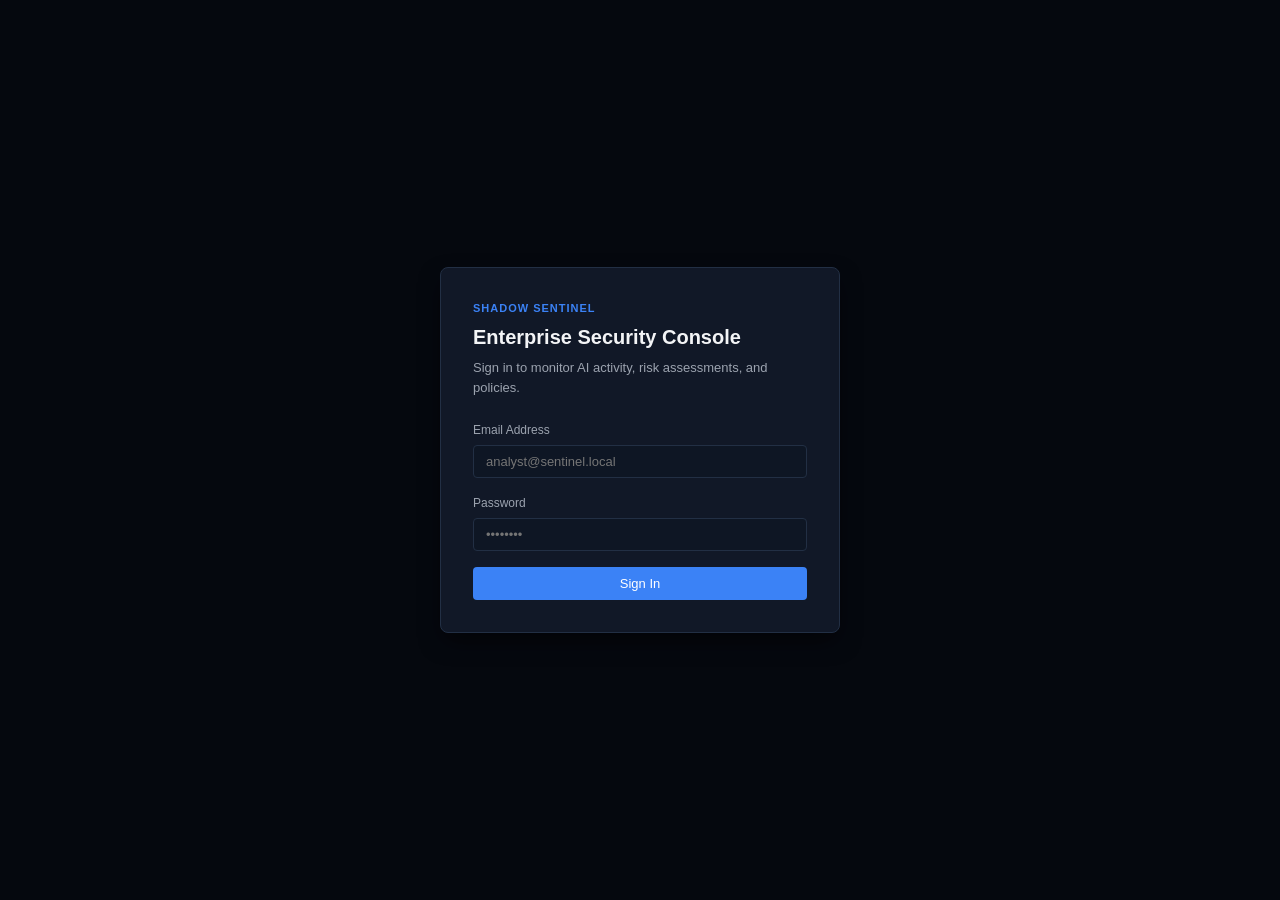
==== backend/src/main/resources/static/index.html @ bd82a358 "completed static dashboard" ====
<!DOCTYPE html>
<html lang="en">
<head>
  <meta charset="UTF-8">
  <meta name="viewport" content="width=device-width, initial-scale=1.0">
  <title>Shadow Sentinel - AI Security Dashboard</title>
  <link rel="stylesheet" href="style.css">
</head>
<body>

  <!-- Auth Modal -->
  <div id="login-modal" class="modal-overlay">
    <div class="modal-card">
      <div class="modal-header">
        <div class="brand-badge">SHADOW SENTINEL</div>
        <h2>Enterprise Security Console</h2>
        <p class="subtitle">Sign in to monitor AI activity, risk assessments, and policies.</p>
      </div>
      <form id="login-form">
        <div class="form-group">
          <label for="login-email">Email Address</label>
          <input type="email" id="login-email" required placeholder="analyst@sentinel.local" autocomplete="username">
        </div>
        <div class="form-group">
          <label for="login-password">Password</label>
          <input type="password" id="login-password" required placeholder="••••••••" autocomplete="current-password">
        </div>
        <div id="login-error" class="error-msg hidden"></div>
        <button type="submit" id="login-btn" class="btn btn-primary btn-block">Sign In</button>
      </form>
    </div>
  </div>

  <!-- Main App Shell -->
  <div id="app-shell" class="app-layout hidden">
    <!-- Header -->
    <header class="top-nav">
      <div class="nav-brand">
        <div class="brand-icon">&#x1F6E1;</div>
        <div class="brand-text">
          <span class="brand-title">Shadow Sentinel</span>
          <span class="brand-subtitle">AI Observability & Risk Engine</span>
        </div>
      </div>
      <div class="nav-user">
        <span id="user-role-badge" class="badge">USER</span>
        <span id="user-email-display" class="user-email">user@sentinel.local</span>
        <button id="logout-btn" class="btn btn-secondary btn-sm">Sign Out</button>
      </div>
    </header>

    <!-- Sub-header Tabs -->
    <div class="tab-bar">
      <button class="tab-btn active" data-tab="overview">Overview</button>
      <button class="tab-btn" data-tab="activities">Activities</button>
      <button class="tab-btn" data-tab="alerts">
        Alerts <span id="nav-alert-count" class="badge-count hidden">0</span>
      </button>
      <button class="tab-btn" id="tab-policies-btn" data-tab="policies">Policies</button>
    </div>

    <!-- Main Container -->
    <main class="main-content">

      <!-- Tab 1: Overview -->
      <section id="tab-overview" class="tab-pane active">
        <div class="stats-grid">
          <div class="stat-card">
            <div class="stat-title">Total Activities</div>
            <div class="stat-value" id="stat-total-activities">0</div>
            <div class="stat-desc">Telemetry activities recorded</div>
          </div>
          <div class="stat-card">
            <div class="stat-title">AI Engagements</div>
            <div class="stat-value text-accent" id="stat-ai-activities">0</div>
            <div class="stat-desc">Pages with AI interaction / generation</div>
          </div>
          <div class="stat-card">
            <div class="stat-title">High / Critical Risks</div>
            <div class="stat-value text-danger" id="stat-high-risks">0</div>
            <div class="stat-desc">Activities requiring review</div>
          </div>
          <div class="stat-card">
            <div class="stat-title">Active Alerts</div>
            <div class="stat-value text-warning" id="stat-active-alerts">0</div>
            <div class="stat-desc">Unresolved security alerts</div>
          </div>
        </div>

        <div class="charts-grid">
          <!-- Class Label Distribution Chart -->
          <div class="chart-card">
            <div class="chart-header">
              <h3>Classification Distribution</h3>
              <span class="chart-tag">ML Inference</span>
            </div>
            <div class="bar-chart-container" id="chart-class-distribution">
              <div class="chart-empty">Loading classification telemetry...</div>
            </div>
          </div>

          <!-- Risk Level Distribution Chart -->
          <div class="chart-card">
            <div class="chart-header">
              <h3>Risk Level Breakdown</h3>
              <span class="chart-tag">Rule-Based Engine</span>
            </div>
            <div class="bar-chart-container" id="chart-risk-distribution">
              <div class="chart-empty">Loading risk assessments...</div>
            </div>
          </div>
        </div>
      </section>

      <!-- Tab 2: Activities -->
      <section id="tab-activities" class="tab-pane">
        <div class="section-toolbar">
          <h2>Browser Activities</h2>
          <button id="refresh-activities-btn" class="btn btn-secondary btn-sm">Refresh</button>
        </div>
        <div class="table-container">
          <table class="data-table" id="activities-table">
            <thead>
              <tr>
                <th>Domain</th>
                <th>Page Title</th>
                <th>Captured At</th>
                <th>Classification</th>
                <th>Confidence</th>
                <th>Risk Level</th>
                <th>Action</th>
              </tr>
            </thead>
            <tbody id="activities-table-body">
              <tr><td colspan="7" class="text-center">Loading browser activities...</td></tr>
            </tbody>
          </table>
        </div>
      </section>

      <!-- Tab 3: Alerts -->
      <section id="tab-alerts" class="tab-pane">
        <div class="section-toolbar">
          <h2>Incident Alerts</h2>
          <div class="toolbar-actions">
            <select id="filter-alert-status" class="form-select">
              <option value="">All Statuses</option>
              <option value="NEW">New</option>
              <option value="ACKNOWLEDGED">Acknowledged</option>
              <option value="RESOLVED">Resolved</option>
            </select>
            <select id="filter-alert-severity" class="form-select">
              <option value="">All Severities</option>
              <option value="CRITICAL">Critical</option>
              <option value="HIGH">High</option>
              <option value="MEDIUM">Medium</option>
              <option value="LOW">Low</option>
            </select>
            <button id="refresh-alerts-btn" class="btn btn-secondary btn-sm">Filter</button>
          </div>
        </div>
        <div class="alerts-list" id="alerts-list-container">
          <div class="chart-empty">Loading alerts...</div>
        </div>
      </section>

      <!-- Tab 4: Policies (ADMIN) -->
      <section id="tab-policies" class="tab-pane">
        <div id="policy-non-admin-msg" class="callout callout-warning hidden">
          <strong>Access Restricted:</strong> Policy configuration is restricted to users with the ADMIN role.
        </div>

        <div id="policy-admin-content">
          <div class="policy-layout">
            <!-- Left: Rule List -->
            <div class="policy-list-column">
              <div class="section-toolbar">
                <h2 id="policy-name-header">Corporate AI Policies</h2>
                <button id="refresh-policies-btn" class="btn btn-secondary btn-sm">Refresh</button>
              </div>
              <div id="policies-container">
                <div class="chart-empty">Loading active corporate policies...</div>
              </div>
            </div>

            <!-- Right: Add Rule Form -->
            <div class="policy-form-column">
              <div class="panel-card">
                <h3>Add Policy Rule</h3>
                <p class="panel-desc">Configure automated guardrails and risk weights for detected behavior.</p>

                <form id="add-rule-form">
                  <div class="form-group">
                    <label for="rule-key">Rule Key *</label>
                    <input type="text" id="rule-key" required placeholder="RULE_CODE_UPLOAD">
                  </div>
                  <div class="form-group">
                    <label for="rule-description">Description *</label>
                    <input type="text" id="rule-description" required placeholder="User submitted source code to AI service">
                  </div>
                  <div class="form-row">
                    <div class="form-group col-half">
                      <label for="rule-severity">Severity *</label>
                      <select id="rule-severity" required>
                        <option value="LOW">Low</option>
                        <option value="MEDIUM">Medium</option>
                        <option value="HIGH" selected>High</option>
                        <option value="CRITICAL">Critical</option>
                      </select>
                    </div>
                    <div class="form-group col-half">
                      <label for="rule-weight">Score Weight (0-40) *</label>
                      <input type="number" id="rule-weight" required min="0" max="40" value="20">
                    </div>
                  </div>
                  <div class="form-row">
                    <div class="form-group col-half">
                      <label for="rule-label">Applies to Label</label>
                      <select id="rule-label">
                        <option value="">Any Label (Wildcard)</option>
                        <option value="NON_AI">NON_AI</option>
                        <option value="AI_CAPABLE_PAGE">AI_CAPABLE_PAGE</option>
                        <option value="AI_INTERACTION">AI_INTERACTION</option>
                        <option value="AI_GENERATION">AI_GENERATION</option>
                      </select>
                    </div>
                    <div class="form-group col-half">
                      <label for="rule-domain">Domain Pattern (Glob)</label>
                      <input type="text" id="rule-domain" placeholder="*openai.com*">
                    </div>
                  </div>
                  <div class="form-row">
                    <div class="form-group col-half">
                      <label for="rule-clicks">Min Generate Clicks</label>
                      <input type="number" id="rule-clicks" min="1" placeholder="e.g. 5">
                    </div>
                    <div class="form-group col-half">
                      <label for="rule-file-upload">Requires File Upload</label>
                      <select id="rule-file-upload">
                        <option value="">Ignore</option>
                        <option value="true">Must be present</option>
                        <option value="false">Must not be present</option>
                      </select>
                    </div>
                  </div>
                  <div class="form-group">
                    <label for="rule-paste">Requires Paste Event</label>
                    <select id="rule-paste">
                      <option value="">Ignore</option>
                      <option value="true">Must have paste event</option>
                      <option value="false">Must not have paste event</option>
                    </select>
                  </div>
                  <div id="rule-form-feedback" class="form-feedback hidden"></div>
                  <button type="submit" id="save-rule-btn" class="btn btn-primary btn-block">Save Rule to Policy</button>
                </form>
              </div>
            </div>
          </div>
        </div>
      </section>

    </main>
  </div>

  <!-- Activity Detail Side Panel (Slide-Over Drawer) -->
  <div id="activity-drawer" class="drawer-overlay hidden">
    <div class="drawer-card">
      <div class="drawer-header">
        <div>
          <h3 id="drawer-domain">Activity Detail</h3>
          <span id="drawer-activity-id" class="text-muted text-sm"></span>
        </div>
        <button id="drawer-close-btn" class="btn-close">&times;</button>
      </div>

      <div class="drawer-body">
        <!-- Risk Assessment Box -->
        <div class="drawer-section">
          <h4>Risk Assessment</h4>
          <div class="risk-overview-box">
            <div class="risk-score-display">
              <span class="score-label">Risk Score</span>
              <span id="drawer-risk-score" class="score-number">0</span>
            </div>
            <div class="risk-level-badge-container">
              <span id="drawer-risk-level" class="badge">LOW</span>
            </div>
          </div>
          <div class="detail-row">
            <span class="detail-key">Matched Rules:</span>
            <span id="drawer-matched-rules" class="detail-val">None</span>
          </div>
          <div class="reasoning-box">
            <span class="reasoning-title">Explainability Summary:</span>
            <p id="drawer-reasoning" class="reasoning-text">No assessment available.</p>
          </div>
        </div>

        <!-- Telemetry Evidence: 18 Features -->
        <div class="drawer-section">
          <h4>Captured Telemetry Evidence (18 Features)</h4>

          <div class="evidence-group-title">Metadata Signals (6)</div>
          <div class="evidence-grid">
            <div class="evidence-item"><span>Domain Length:</span> <strong id="ev-domainLength">-</strong></div>
            <div class="evidence-item"><span>Visit Count:</span> <strong id="ev-visitCount">-</strong></div>
            <div class="evidence-item"><span>Duration (s):</span> <strong id="ev-durationSeconds">-</strong></div>
            <div class="evidence-item"><span>Known AI Domain:</span> <strong id="ev-isKnownAiDomain">-</strong></div>
            <div class="evidence-item"><span>Hour of Day:</span> <strong id="ev-hourOfDay">-</strong></div>
            <div class="evidence-item"><span>Path Depth:</span> <strong id="ev-pathDepth">-</strong></div>
          </div>

          <div class="evidence-group-title">UI Signals (7)</div>
          <div class="evidence-grid">
            <div class="evidence-item"><span>Chat Interface:</span> <strong id="ev-chatInterfacePresent">-</strong></div>
            <div class="evidence-item"><span>Prompt Input:</span> <strong id="ev-promptInputPresent">-</strong></div>
            <div class="evidence-item"><span>Generate Control:</span> <strong id="ev-generateControlPresent">-</strong></div>
            <div class="evidence-item"><span>Regenerate Control:</span> <strong id="ev-regenerateControlPresent">-</strong></div>
            <div class="evidence-item"><span>AI Term Count:</span> <strong id="ev-aiTermCount">-</strong></div>
            <div class="evidence-item"><span>Streaming Output:</span> <strong id="ev-streamingOutputPresent">-</strong></div>
            <div class="evidence-item"><span>File Upload:</span> <strong id="ev-fileUploadPresent">-</strong></div>
          </div>

          <div class="evidence-group-title">Interaction Signals (5)</div>
          <div class="evidence-grid">
            <div class="evidence-item"><span>Prompt Submits:</span> <strong id="ev-promptSubmitCount">-</strong></div>
            <div class="evidence-item"><span>Generate Clicks:</span> <strong id="ev-generateClickCount">-</strong></div>
            <div class="evidence-item"><span>Paste Events:</span> <strong id="ev-pasteEventCount">-</strong></div>
            <div class="evidence-item"><span>Copy from Response:</span> <strong id="ev-copyFromResponseCount">-</strong></div>
            <div class="evidence-item"><span>Typed Char Bucket:</span> <strong id="ev-typedCharCountBucket">-</strong></div>
          </div>
        </div>
      </div>
    </div>
  </div>

  <script src="app.js"></script>
</body>
</html>
---- backend/src/main/resources/static/style.css ----
/* Shadow Sentinel - Dark Restrained Stylesheet */
:root {
  --bg-app: #0a0e17;
  --bg-surface: #111827;
  --bg-surface-alt: #162032;
  --bg-card: #141d2d;
  --bg-input: #0e1624;
  --border-color: #222f44;
  --border-focus: #3b82f6;

  --text-primary: #f3f4f6;
  --text-secondary: #9ca3af;
  --text-muted: #64748b;

  --accent: #3b82f6;
  --accent-hover: #2563eb;

  --severity-low: #10b981;
  --severity-medium: #f59e0b;
  --severity-high: #f97316;
  --severity-critical: #ef4444;

  --label-non-ai: #64748b;
  --label-capable: #0284c7;
  --label-interaction: #8b5cf6;
  --label-generation: #ec4899;

  --radius-sm: 4px;
  --radius-md: 6px;
  --radius-lg: 8px;
}

* {
  box-sizing: border-box;
  margin: 0;
  padding: 0;
}

body {
  font-family: -apple-system, BlinkMacSystemFont, "Segoe UI", Roboto, "Helvetica Neue", Arial, sans-serif;
  background-color: var(--bg-app);
  color: var(--text-primary);
  line-height: 1.5;
  font-size: 14px;
  -webkit-font-smoothing: antialiased;
}

/* Utilities */
.hidden { display: none !important; }
.text-center { text-align: center; }
.text-muted { color: var(--text-muted); }
.text-sm { font-size: 12px; }
.text-accent { color: var(--accent); }
.text-warning { color: var(--severity-medium); }
.text-danger { color: var(--severity-critical); }

/* Buttons */
.btn {
  display: inline-flex;
  align-items: center;
  justify-content: center;
  padding: 8px 14px;
  font-size: 13px;
  font-weight: 500;
  border-radius: var(--radius-sm);
  border: 1px solid transparent;
  cursor: pointer;
  transition: background-color 0.15s ease, border-color 0.15s ease;
  user-select: none;
}

.btn-primary {
  background-color: var(--accent);
  color: #ffffff;
}
.btn-primary:hover {
  background-color: var(--accent-hover);
}

.btn-secondary {
  background-color: var(--bg-surface-alt);
  color: var(--text-primary);
  border-color: var(--border-color);
}
.btn-secondary:hover {
  background-color: #1f2d47;
  border-color: #384966;
}

.btn-sm {
  padding: 4px 10px;
  font-size: 12px;
}

.btn-block {
  width: 100%;
}

.btn-close {
  background: transparent;
  border: none;
  color: var(--text-secondary);
  font-size: 24px;
  cursor: pointer;
  line-height: 1;
}
.btn-close:hover {
  color: var(--text-primary);
}

/* Badges */
.badge {
  display: inline-block;
  padding: 2px 8px;
  border-radius: 9999px;
  font-size: 11px;
  font-weight: 600;
  text-transform: uppercase;
  letter-spacing: 0.5px;
  background-color: var(--bg-surface-alt);
  border: 1px solid var(--border-color);
  color: var(--text-secondary);
}

.badge-count {
  display: inline-block;
  background-color: var(--severity-critical);
  color: #fff;
  border-radius: 9999px;
  padding: 1px 6px;
  font-size: 10px;
  font-weight: 700;
  margin-left: 4px;
}

.badge-low { background-color: rgba(16, 185, 129, 0.15); color: var(--severity-low); border-color: rgba(16, 185, 129, 0.4); }
.badge-medium { background-color: rgba(245, 158, 11, 0.15); color: var(--severity-medium); border-color: rgba(245, 158, 11, 0.4); }
.badge-high { background-color: rgba(249, 115, 22, 0.15); color: var(--severity-high); border-color: rgba(249, 115, 22, 0.4); }
.badge-critical { background-color: rgba(239, 68, 68, 0.15); color: var(--severity-critical); border-color: rgba(239, 68, 68, 0.4); }

.badge-non-ai { background-color: rgba(100, 116, 139, 0.15); color: var(--label-non-ai); border-color: rgba(100, 116, 139, 0.4); }
.badge-ai-capable { background-color: rgba(2, 132, 199, 0.15); color: var(--label-capable); border-color: rgba(2, 132, 199, 0.4); }
.badge-ai-interaction { background-color: rgba(139, 92, 246, 0.15); color: var(--label-interaction); border-color: rgba(139, 92, 246, 0.4); }
.badge-ai-generation { background-color: rgba(236, 72, 153, 0.15); color: var(--label-generation); border-color: rgba(236, 72, 153, 0.4); }

/* Modal (Login) */
.modal-overlay {
  position: fixed;
  inset: 0;
  background-color: rgba(5, 8, 14, 0.85);
  display: flex;
  align-items: center;
  justify-content: center;
  z-index: 1000;
  padding: 16px;
}

.modal-card {
  background-color: var(--bg-surface);
  border: 1px solid var(--border-color);
  border-radius: var(--radius-lg);
  padding: 32px;
  width: 100%;
  max-width: 400px;
  box-shadow: 0 10px 25px -5px rgba(0, 0, 0, 0.6);
}

.modal-header {
  margin-bottom: 24px;
}
.brand-badge {
  font-size: 11px;
  font-weight: 700;
  color: var(--accent);
  letter-spacing: 1px;
  margin-bottom: 6px;
}
.modal-header h2 {
  font-size: 20px;
  font-weight: 600;
  color: var(--text-primary);
  margin-bottom: 6px;
}
.modal-header .subtitle {
  color: var(--text-secondary);
  font-size: 13px;
}

/* Forms */
.form-group {
  margin-bottom: 16px;
}
.form-group label {
  display: block;
  font-size: 12px;
  font-weight: 500;
  color: var(--text-secondary);
  margin-bottom: 6px;
}
.form-group input,
.form-group select {
  width: 100%;
  padding: 8px 12px;
  background-color: var(--bg-input);
  border: 1px solid var(--border-color);
  border-radius: var(--radius-sm);
  color: var(--text-primary);
  font-size: 13px;
  outline: none;
  transition: border-color 0.15s ease;
}
.form-group input:focus,
.form-group select:focus {
  border-color: var(--border-focus);
}
.form-row {
  display: flex;
  gap: 12px;
}
.col-half {
  flex: 1;
}

.error-msg {
  color: var(--severity-critical);
  font-size: 12px;
  margin-bottom: 12px;
  padding: 8px 12px;
  background-color: rgba(239, 68, 68, 0.1);
  border-radius: var(--radius-sm);
  border: 1px solid rgba(239, 68, 68, 0.25);
}

.form-feedback {
  font-size: 12px;
  padding: 8px 12px;
  border-radius: var(--radius-sm);
  margin-bottom: 12px;
}
.form-feedback.success {
  background-color: rgba(16, 185, 129, 0.1);
  color: var(--severity-low);
  border: 1px solid rgba(16, 185, 129, 0.3);
}
.form-feedback.error {
  background-color: rgba(239, 68, 68, 0.1);
  color: var(--severity-critical);
  border: 1px solid rgba(239, 68, 68, 0.3);
}

/* Top Nav */
.top-nav {
  display: flex;
  align-items: center;
  justify-content: space-between;
  padding: 12px 24px;
  background-color: var(--bg-surface);
  border-bottom: 1px solid var(--border-color);
}

.nav-brand {
  display: flex;
  align-items: center;
  gap: 12px;
}
.brand-icon {
  font-size: 22px;
}
.brand-text {
  display: flex;
  flex-direction: column;
}
.brand-title {
  font-size: 15px;
  font-weight: 700;
  color: var(--text-primary);
  letter-spacing: 0.3px;
}
.brand-subtitle {
  font-size: 11px;
  color: var(--text-secondary);
}

.nav-user {
  display: flex;
  align-items: center;
  gap: 12px;
}
.user-email {
  font-size: 13px;
  color: var(--text-secondary);
}

/* Tabs */
.tab-bar {
  display: flex;
  gap: 4px;
  padding: 0 24px;
  background-color: var(--bg-surface);
  border-bottom: 1px solid var(--border-color);
}

.tab-btn {
  background: transparent;
  border: none;
  padding: 12px 16px;
  font-size: 13px;
  font-weight: 500;
  color: var(--text-secondary);
  cursor: pointer;
  border-bottom: 2px solid transparent;
  transition: all 0.15s ease;
  display: flex;
  align-items: center;
}
.tab-btn:hover {
  color: var(--text-primary);
}
.tab-btn.active {
  color: var(--accent);
  border-bottom-color: var(--accent);
}

/* Main Content */
.main-content {
  padding: 24px;
  max-width: 1400px;
  margin: 0 auto;
}

.tab-pane {
  display: none;
}
.tab-pane.active {
  display: block;
}

/* Stats Grid */
.stats-grid {
  display: grid;
  grid-template-columns: repeat(auto-fit, minmax(220px, 1fr));
  gap: 16px;
  margin-bottom: 24px;
}

.stat-card {
  background-color: var(--bg-card);
  border: 1px solid var(--border-color);
  border-radius: var(--radius-md);
  padding: 20px;
}
.stat-title {
  font-size: 12px;
  font-weight: 600;
  color: var(--text-secondary);
  text-transform: uppercase;
  letter-spacing: 0.5px;
  margin-bottom: 8px;
}
.stat-value {
  font-size: 28px;
  font-weight: 700;
  line-height: 1;
  margin-bottom: 6px;
}
.stat-desc {
  font-size: 12px;
  color: var(--text-muted);
}

/* Charts Grid */
.charts-grid {
  display: grid;
  grid-template-columns: repeat(auto-fit, minmax(400px, 1fr));
  gap: 20px;
}

.chart-card {
  background-color: var(--bg-card);
  border: 1px solid var(--border-color);
  border-radius: var(--radius-md);
  padding: 20px;
}
.chart-header {
  display: flex;
  justify-content: space-between;
  align-items: center;
  margin-bottom: 16px;
  border-bottom: 1px solid var(--border-color);
  padding-bottom: 10px;
}
.chart-header h3 {
  font-size: 14px;
  font-weight: 600;
}
.chart-tag {
  font-size: 11px;
  color: var(--text-muted);
  background-color: var(--bg-surface-alt);
  padding: 2px 6px;
  border-radius: var(--radius-sm);
}

/* CSS Horizontal Bar Chart */
.bar-chart-container {
  display: flex;
  flex-direction: column;
  gap: 12px;
}

.chart-bar-row {
  display: flex;
  flex-direction: column;
  gap: 4px;
}

.chart-bar-meta {
  display: flex;
  justify-content: space-between;
  font-size: 12px;
}
.chart-bar-label {
  font-weight: 500;
  color: var(--text-secondary);
}
.chart-bar-val {
  font-weight: 600;
  color: var(--text-primary);
}

.chart-bar-track {
  width: 100%;
  height: 8px;
  background-color: var(--bg-input);
  border-radius: 4px;
  overflow: hidden;
}

.chart-bar-fill {
  height: 100%;
  border-radius: 4px;
  transition: width 0.4s ease;
}

.chart-empty {
  color: var(--text-muted);
  text-align: center;
  padding: 30px 0;
  font-size: 13px;
}

/* Tables */
.section-toolbar {
  display: flex;
  justify-content: space-between;
  align-items: center;
  margin-bottom: 16px;
}
.section-toolbar h2 {
  font-size: 18px;
  font-weight: 600;
}
.toolbar-actions {
  display: flex;
  gap: 10px;
}
.form-select {
  background-color: var(--bg-input);
  border: 1px solid var(--border-color);
  border-radius: var(--radius-sm);
  color: var(--text-primary);
  padding: 4px 8px;
  font-size: 12px;
}

.table-container {
  background-color: var(--bg-card);
  border: 1px solid var(--border-color);
  border-radius: var(--radius-md);
  overflow-x: auto;
}

.data-table {
  width: 100%;
  border-collapse: collapse;
  text-align: left;
}

.data-table th {
  background-color: var(--bg-surface-alt);
  color: var(--text-secondary);
  font-size: 12px;
  font-weight: 600;
  text-transform: uppercase;
  letter-spacing: 0.5px;
  padding: 12px 16px;
  border-bottom: 1px solid var(--border-color);
}

.data-table td {
  padding: 12px 16px;
  border-bottom: 1px solid var(--border-color);
  font-size: 13px;
  color: var(--text-primary);
}

.data-table tr.clickable {
  cursor: pointer;
  transition: background-color 0.15s ease;
}
.data-table tr.clickable:hover {
  background-color: var(--bg-surface-alt);
}

/* Alerts List */
.alerts-list {
  display: flex;
  flex-direction: column;
  gap: 12px;
}

.alert-card {
  background-color: var(--bg-card);
  border: 1px solid var(--border-color);
  border-left: 4px solid var(--severity-high);
  border-radius: var(--radius-md);
  padding: 16px;
  display: flex;
  flex-direction: column;
  gap: 8px;
}
.alert-card.critical { border-left-color: var(--severity-critical); }
.alert-card.high { border-left-color: var(--severity-high); }
.alert-card.medium { border-left-color: var(--severity-medium); }
.alert-card.low { border-left-color: var(--severity-low); }

.alert-header {
  display: flex;
  justify-content: space-between;
  align-items: center;
}
.alert-badges {
  display: flex;
  gap: 8px;
  align-items: center;
}
.alert-time {
  font-size: 11px;
  color: var(--text-muted);
}
.alert-title {
  font-size: 14px;
  font-weight: 600;
}
.alert-message {
  font-size: 13px;
  color: var(--text-secondary);
}
.alert-footer {
  display: flex;
  justify-content: space-between;
  align-items: center;
  padding-top: 8px;
  border-top: 1px solid rgba(255, 255, 255, 0.05);
}
.alert-meta {
  font-size: 12px;
  color: var(--text-muted);
}
.alert-actions {
  display: flex;
  gap: 8px;
}

/* Policies */
.policy-layout {
  display: grid;
  grid-template-columns: 1fr 420px;
  gap: 24px;
}
@media (max-width: 960px) {
  .policy-layout { grid-template-columns: 1fr; }
}

.panel-card {
  background-color: var(--bg-card);
  border: 1px solid var(--border-color);
  border-radius: var(--radius-md);
  padding: 20px;
}
.panel-card h3 {
  font-size: 15px;
  font-weight: 600;
  margin-bottom: 4px;
}
.panel-desc {
  font-size: 12px;
  color: var(--text-secondary);
  margin-bottom: 16px;
}

.rule-item {
  background-color: var(--bg-surface-alt);
  border: 1px solid var(--border-color);
  border-radius: var(--radius-sm);
  padding: 14px;
  margin-bottom: 12px;
}
.rule-item-header {
  display: flex;
  justify-content: space-between;
  align-items: center;
  margin-bottom: 6px;
}
.rule-key {
  font-weight: 600;
  font-family: monospace;
  font-size: 13px;
  color: var(--text-primary);
}
.rule-desc {
  font-size: 13px;
  color: var(--text-secondary);
  margin-bottom: 8px;
}
.rule-conditions {
  font-size: 11px;
  color: var(--text-muted);
  background-color: rgba(0, 0, 0, 0.2);
  padding: 6px 10px;
  border-radius: var(--radius-sm);
}

.callout {
  padding: 14px 16px;
  border-radius: var(--radius-sm);
  margin-bottom: 20px;
  font-size: 13px;
}
.callout-warning {
  background-color: rgba(245, 158, 11, 0.1);
  color: var(--severity-medium);
  border: 1px solid rgba(245, 158, 11, 0.3);
}

/* Activity Detail Drawer */
.drawer-overlay {
  position: fixed;
  inset: 0;
  background-color: rgba(0, 0, 0, 0.6);
  display: flex;
  justify-content: flex-end;
  z-index: 900;
}

.drawer-card {
  width: 100%;
  max-width: 520px;
  background-color: var(--bg-surface);
  border-left: 1px solid var(--border-color);
  height: 100%;
  display: flex;
  flex-direction: column;
  box-shadow: -10px 0 25px rgba(0, 0, 0, 0.5);
  animation: slideLeft 0.25s ease-out;
}

@keyframes slideLeft {
  from { transform: translateX(100%); }
  to { transform: translateX(0); }
}

.drawer-header {
  padding: 20px;
  border-bottom: 1px solid var(--border-color);
  display: flex;
  justify-content: space-between;
  align-items: center;
}
.drawer-header h3 {
  font-size: 16px;
  font-weight: 600;
}

.drawer-body {
  padding: 20px;
  overflow-y: auto;
  flex: 1;
}

.drawer-section {
  margin-bottom: 24px;
}
.drawer-section h4 {
  font-size: 13px;
  font-weight: 600;
  text-transform: uppercase;
  letter-spacing: 0.5px;
  color: var(--text-secondary);
  margin-bottom: 12px;
  padding-bottom: 6px;
  border-bottom: 1px solid var(--border-color);
}

.risk-overview-box {
  display: flex;
  align-items: center;
  justify-content: space-between;
  background-color: var(--bg-card);
  padding: 14px 16px;
  border-radius: var(--radius-sm);
  border: 1px solid var(--border-color);
  margin-bottom: 12px;
}
.risk-score-display {
  display: flex;
  align-items: baseline;
  gap: 8px;
}
.score-label {
  font-size: 12px;
  color: var(--text-secondary);
}
.score-number {
  font-size: 26px;
  font-weight: 700;
}

.detail-row {
  display: flex;
  justify-content: space-between;
  font-size: 13px;
  margin-bottom: 10px;
}
.detail-key { color: var(--text-secondary); }
.detail-val { font-weight: 500; }

.reasoning-box {
  background-color: var(--bg-card);
  border: 1px solid var(--border-color);
  border-radius: var(--radius-sm);
  padding: 12px;
  margin-top: 10px;
}
.reasoning-title {
  display: block;
  font-size: 11px;
  font-weight: 600;
  color: var(--text-muted);
  text-transform: uppercase;
  margin-bottom: 4px;
}
.reasoning-text {
  font-size: 12px;
  color: var(--text-primary);
  line-height: 1.5;
}

.evidence-group-title {
  font-size: 11px;
  font-weight: 600;
  color: var(--accent);
  text-transform: uppercase;
  letter-spacing: 0.5px;
  margin: 14px 0 8px 0;
}
.evidence-grid {
  display: grid;
  grid-template-columns: repeat(2, 1fr);
  gap: 8px;
}
.evidence-item {
  background-color: var(--bg-card);
  border: 1px solid var(--border-color);
  border-radius: var(--radius-sm);
  padding: 6px 10px;
  font-size: 12px;
  display: flex;
  justify-content: space-between;
}
.evidence-item span { color: var(--text-secondary); }
.evidence-item strong { color: var(--text-primary); }
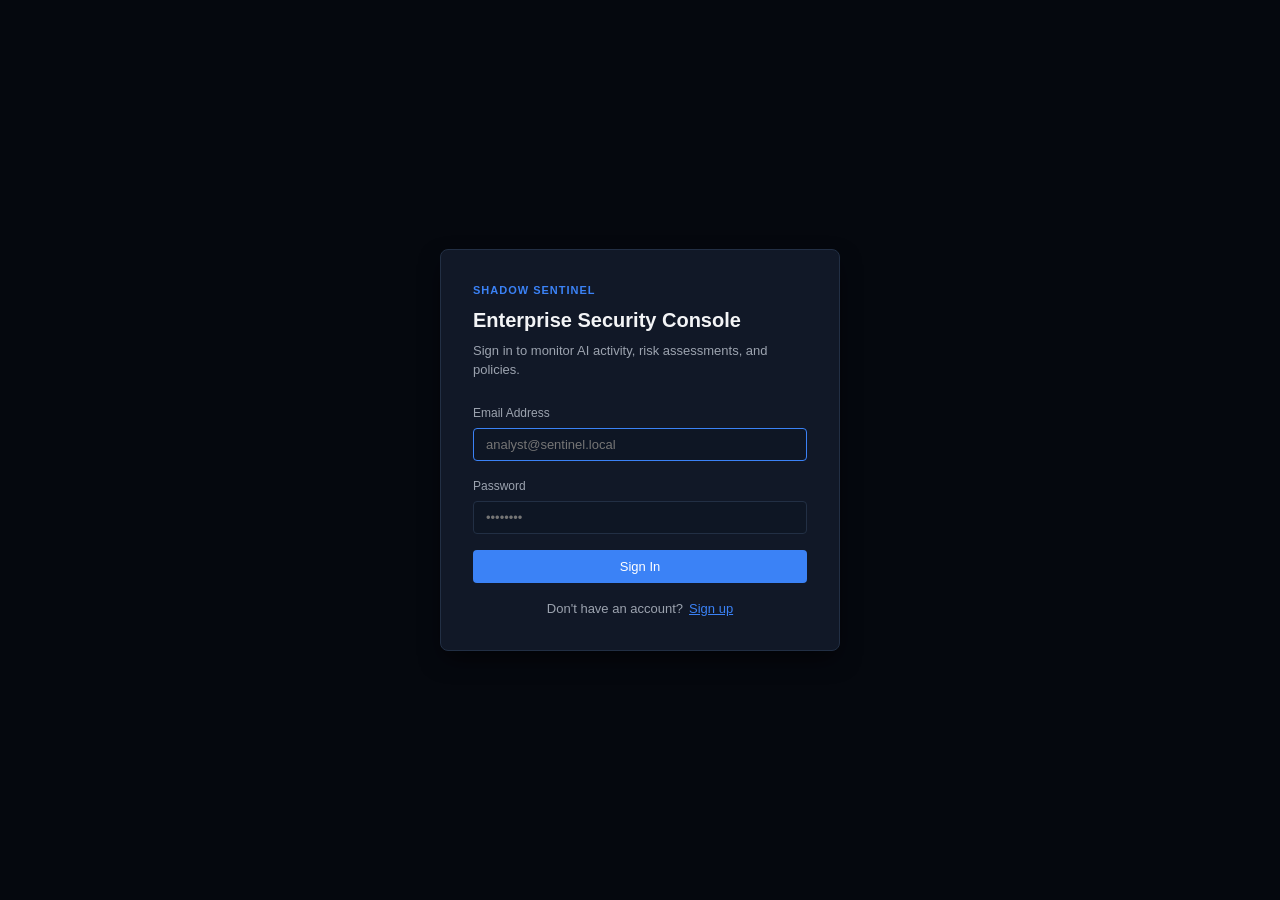
==== commit a9cd002d: "Add sign-up form with client-side validation and seamless toggle on login modal" ====
--- a/backend/src/main/resources/static/index.html
+++ b/backend/src/main/resources/static/index.html
@@ -13,10 +13,13 @@
     <div class="modal-card">
       <div class="modal-header">
         <div class="brand-badge">SHADOW SENTINEL</div>
-        <h2>Enterprise Security Console</h2>
-        <p class="subtitle">Sign in to monitor AI activity, risk assessments, and policies.</p>
-      </div>
+        <h2 id="auth-title">Enterprise Security Console</h2>
+        <p id="auth-subtitle" class="subtitle">Sign in to monitor AI activity, risk assessments, and policies.</p>
+      </div>
+
+      <!-- Login Form -->
       <form id="login-form">
+        <div id="login-feedback" class="form-feedback success hidden"></div>
         <div class="form-group">
           <label for="login-email">Email Address</label>
           <input type="email" id="login-email" required placeholder="analyst@sentinel.local" autocomplete="username">
@@ -27,6 +30,36 @@
         </div>
         <div id="login-error" class="error-msg hidden"></div>
         <button type="submit" id="login-btn" class="btn btn-primary btn-block">Sign In</button>
+        <div class="auth-toggle">
+          <span>Don't have an account?</span>
+          <button type="button" id="show-signup-btn" class="btn-link">Sign up</button>
+        </div>
+      </form>
+
+      <!-- Signup Form -->
+      <form id="signup-form" class="hidden" novalidate>
+        <div class="form-group">
+          <label for="signup-email">Email Address</label>
+          <input type="email" id="signup-email" placeholder="analyst@sentinel.local" autocomplete="username">
+          <div id="signup-email-error" class="field-error hidden"></div>
+        </div>
+        <div class="form-group">
+          <label for="signup-password">Password</label>
+          <input type="password" id="signup-password" placeholder="•••••••• (min 8 characters)" autocomplete="new-password">
+          <div id="signup-password-error" class="field-error hidden"></div>
+        </div>
+        <div class="form-group">
+          <label for="signup-confirm-password">Confirm Password</label>
+          <input type="password" id="signup-confirm-password" placeholder="••••••••" autocomplete="new-password">
+          <div id="signup-confirm-error" class="field-error hidden"></div>
+        </div>
+        <div id="signup-error" class="error-msg hidden"></div>
+        <div id="signup-success" class="form-feedback success hidden"></div>
+        <button type="submit" id="signup-btn" class="btn btn-primary btn-block">Sign Up</button>
+        <div class="auth-toggle">
+          <span>Already have an account?</span>
+          <button type="button" id="show-login-btn" class="btn-link">Sign in</button>
+        </div>
       </form>
     </div>
   </div>
--- a/backend/src/main/resources/static/style.css
+++ b/backend/src/main/resources/static/style.css
@@ -248,6 +248,43 @@
   border: 1px solid rgba(239, 68, 68, 0.3);
 }
 
+.input-error {
+  border-color: var(--severity-critical) !important;
+}
+
+.field-error {
+  color: var(--severity-critical);
+  font-size: 11px;
+  margin-top: 4px;
+}
+
+.auth-toggle {
+  display: flex;
+  align-items: center;
+  justify-content: center;
+  gap: 6px;
+  margin-top: 16px;
+  font-size: 13px;
+  color: var(--text-secondary);
+}
+
+.btn-link {
+  background: none;
+  border: none;
+  color: var(--accent);
+  cursor: pointer;
+  font-size: 13px;
+  font-weight: 500;
+  padding: 0;
+  text-decoration: underline;
+  transition: color 0.15s ease;
+  font-family: inherit;
+}
+
+.btn-link:hover {
+  color: var(--accent-hover);
+}
+
 /* Top Nav */
 .top-nav {
   display: flex;
